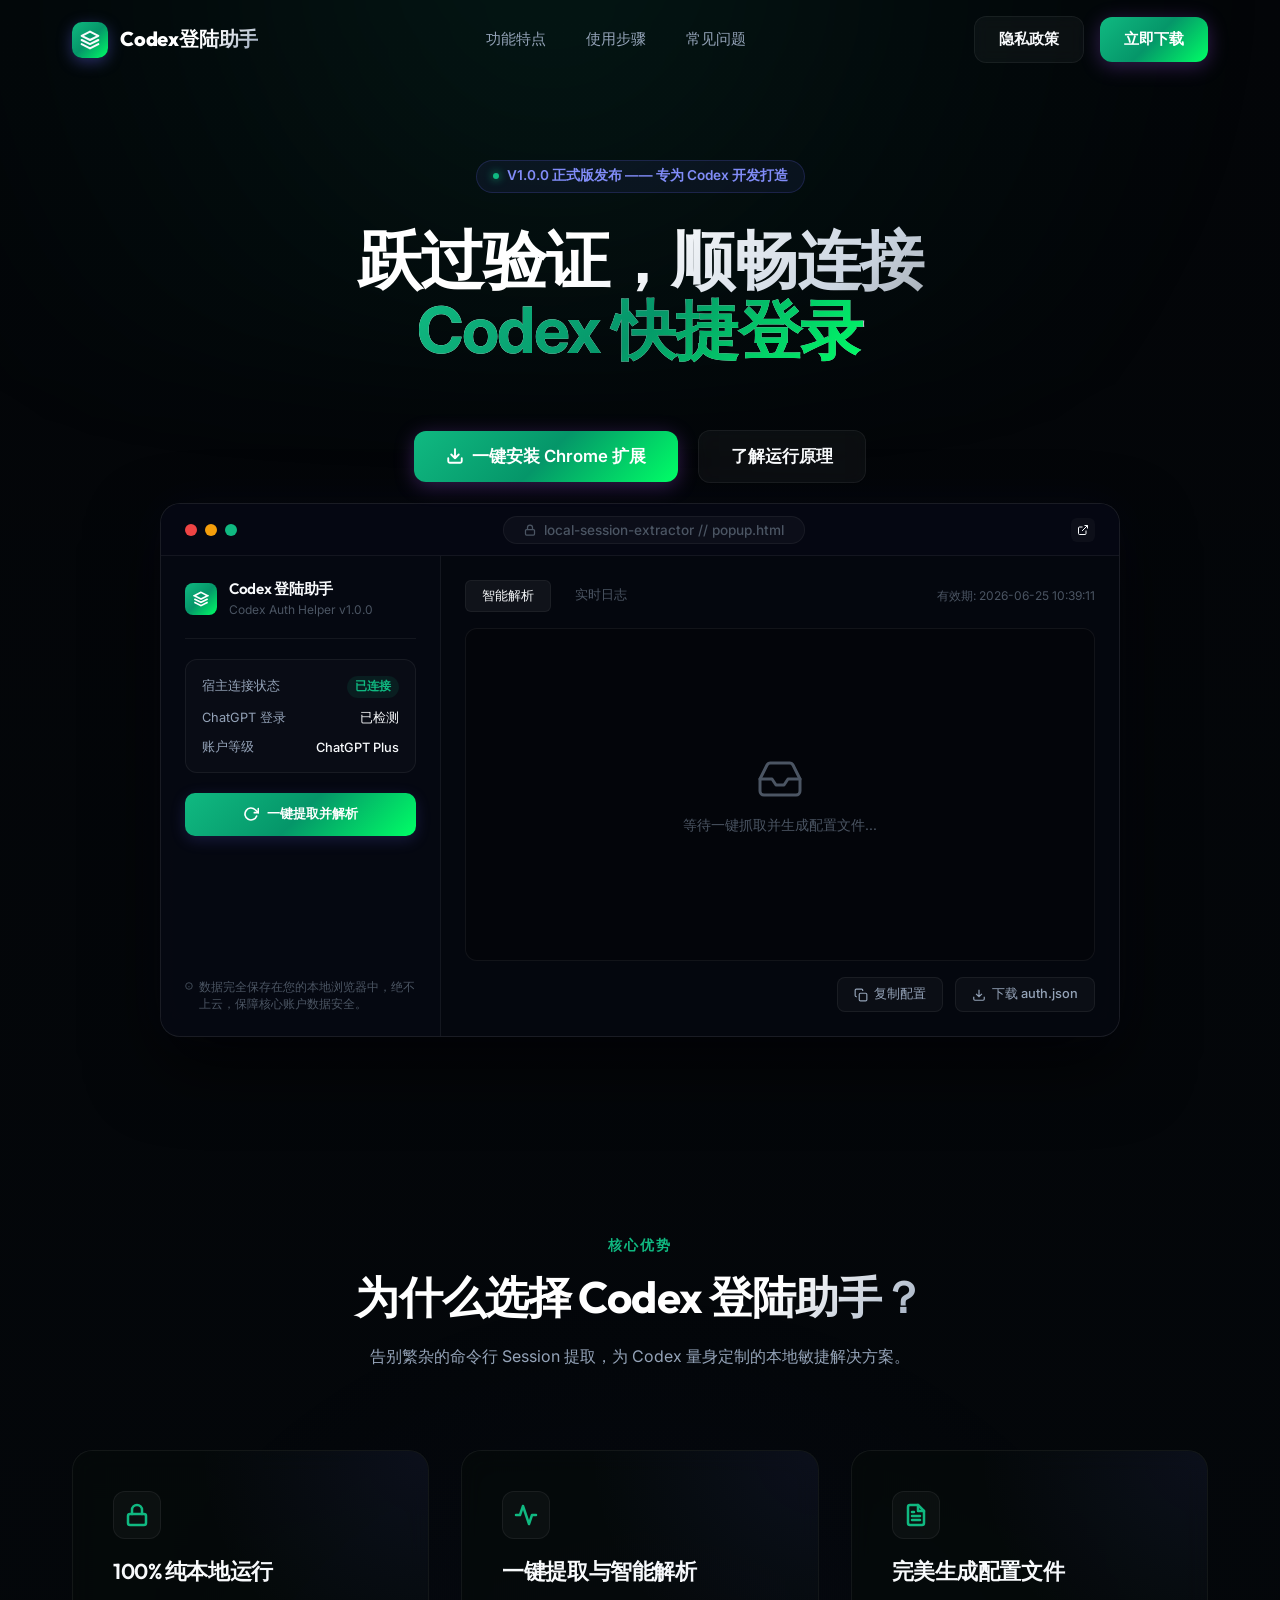
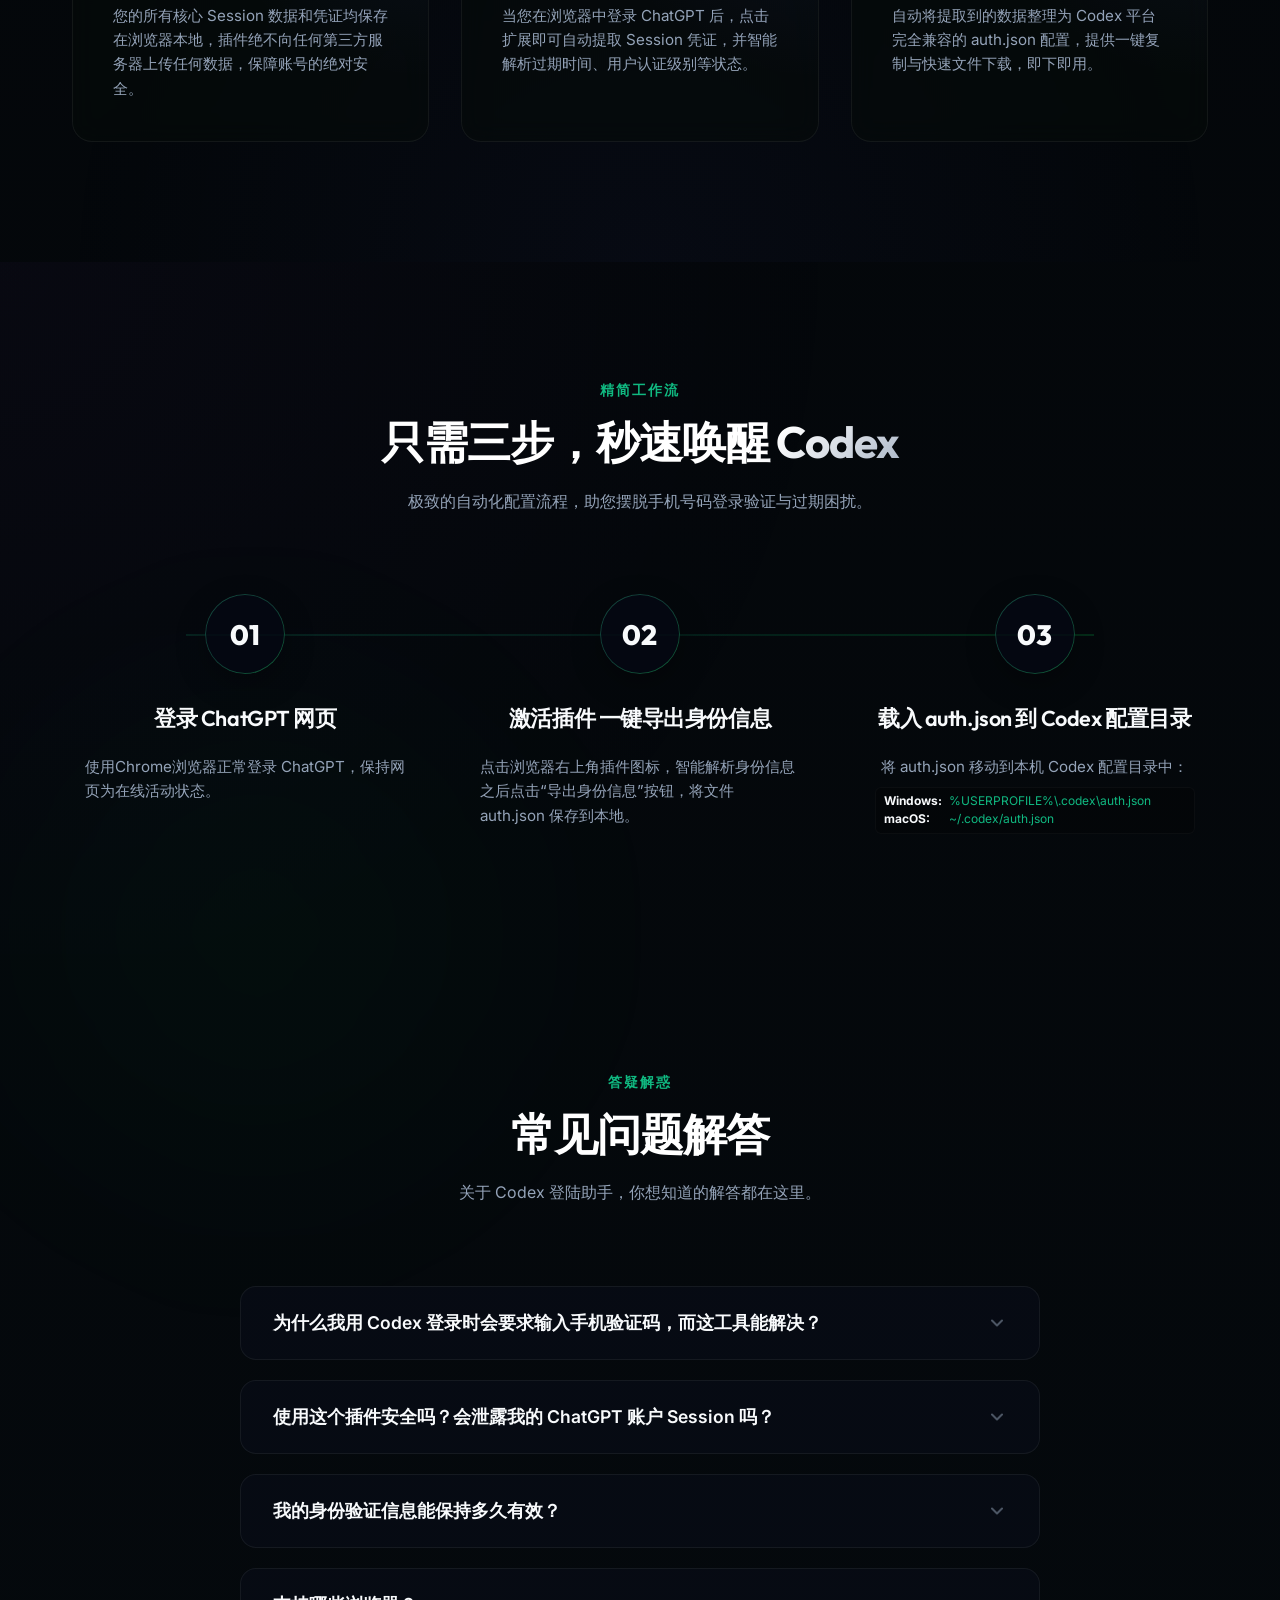
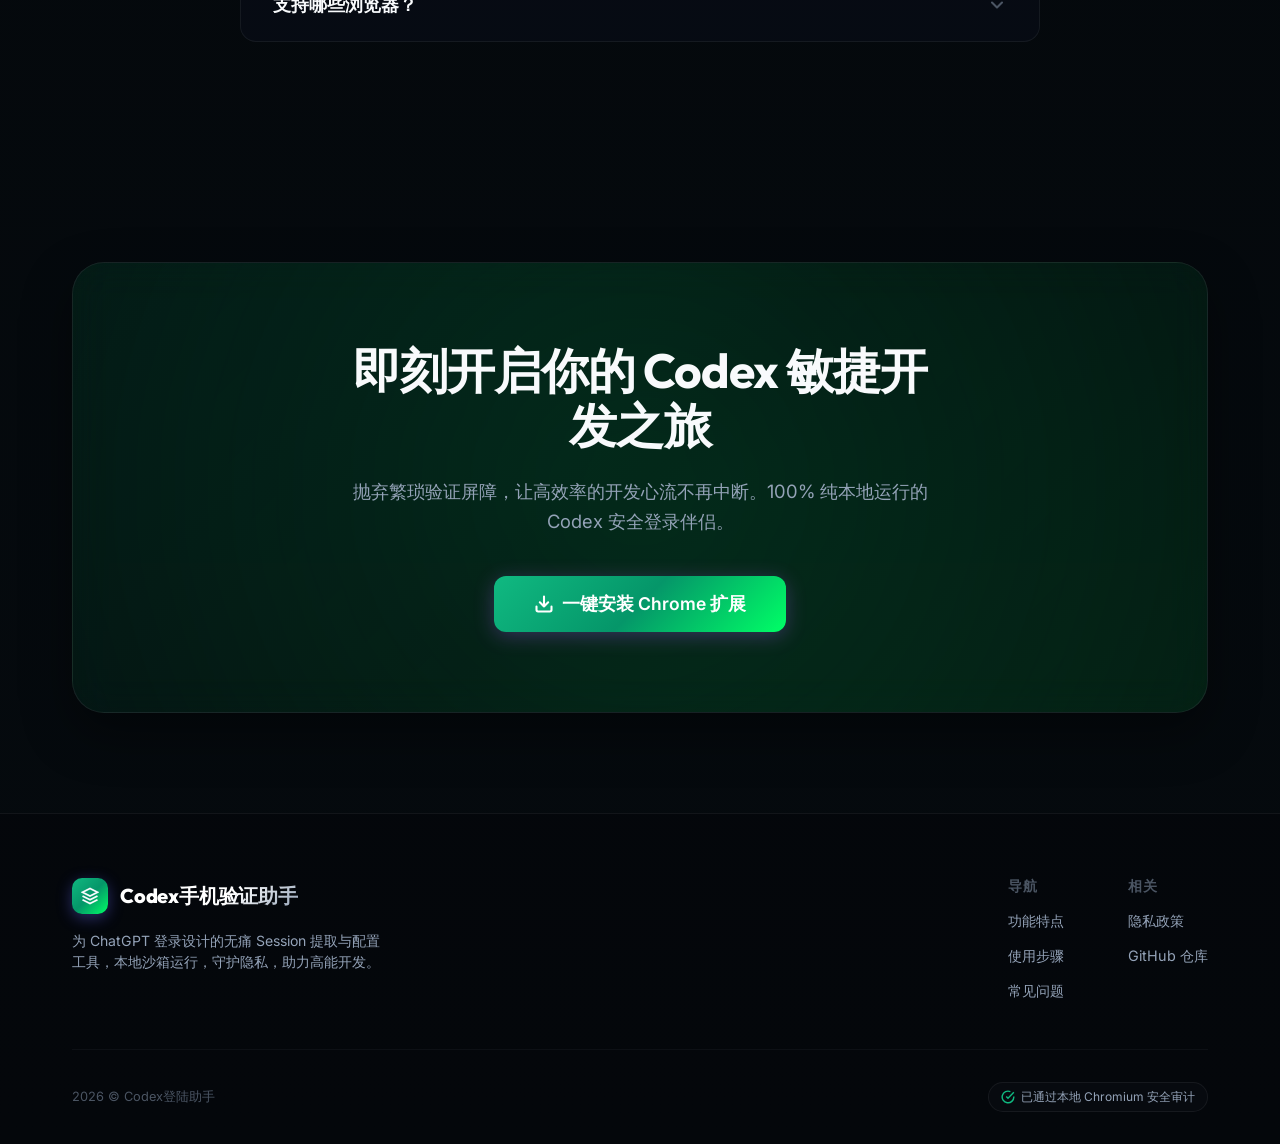
==== landing-page/index.html @ f1618306 "feat: 首次提交，项目初版完成" ====
<!DOCTYPE html>
<html lang="zh-CN">

<head>
  <meta charset="UTF-8">
  <meta name="viewport" content="width=device-width, initial-scale=1.0">
  <title>Codex 登陆助手 (Codex Auth Helper) - 一键越过 ChatGPT 登录手机号验证</title>
  <meta name="description"
    content="专为 Codex 免重复登录设计！安全地本地提取并解析 ChatGPT 会话 Session，一键生成 auth.json 配置文件。100% 纯本地运行，数据不上云。">
  <meta name="keywords" content="Codex, ChatGPT, auth.json, Chrome 插件, 手机号验证绕过, Session 提取">
  <!-- 引入全新物理文件名样式表（强力击穿一切浏览器顽固磁盘缓存） -->
  <link rel="stylesheet" href="style-green.css">
</head>

<body>

  <!-- 1. 极致毛玻璃导航栏 -->
  <header class="header" id="main-header">
    <div class="container">
      <div class="logo-wrapper">
        <div class="logo-icon">
          <svg width="20" height="20" viewBox="0 0 24 24" fill="none" stroke="currentColor" stroke-width="2.5"
            stroke-linecap="round" stroke-linejoin="round">
            <path d="M12 2L2 7l10 5 10-5-10-5zM2 17l10 5 10-5M2 12l10 5 10-5" />
          </svg>
        </div>
        <span class="logo-text">Codex登陆助手</span>
      </div>

      <nav class="nav-menu">
        <a href="#features" class="nav-link">功能特点</a>
        <a href="#workflow" class="nav-link">使用步骤</a>
        <a href="#faq" class="nav-link">常见问题</a>
      </nav>

      <div class="nav-cta">
        <a href="privacy.html" class="btn btn-secondary" id="nav-btn-sec">隐私政策</a>
        <a href="#cta" class="btn btn-primary" id="nav-btn-pri"><span>立即下载</span></a>
      </div>
    </div>
  </header>

  <!-- 2. Hero Section 区域 -->
  <section class="hero">
    <div class="container">
      <div class="hero-content">
        <div class="hero-tag">
          <span class="hero-tag-dot"></span>
          <span>V1.0.0 正式版发布 —— 专为 Codex 开发打造</span>
        </div>
        <h1>
          跃过验证，顺畅连接<br>
          <span class="hero-highlight">Codex 快捷登录</span>
        </h1>

      </div>
      <!-- <p>
        针对 Codex 登录频繁失效、要求手机号码验证痛点设计的 Chrome 插件。本地极速提取并自动解析 ChatGPT 登录信息，秒速转换为 Codex 身份配置文件，100% 本地安全处理。
      </p> -->
      <div class="hero-actions">
        <a href="#cta" class="btn btn-primary" id="hero-btn-download">
          <svg width="18" height="18" viewBox="0 0 24 24" fill="none" stroke="currentColor" stroke-width="2.5"
            stroke-linecap="round" stroke-linejoin="round">
            <path d="M21 15v4a2 2 0 0 1-2 2H5a2 2 0 0 1-2-2v-4M7 10l5 5 5-5M12 15V3" />
          </svg>
          <span>一键安装 Chrome 扩展</span>
        </a>
        <a href="#workflow" class="btn btn-secondary" id="hero-btn-learn">
          <span>了解运行原理</span>
        </a>
      </div>
    </div>
    <br />

    <!-- 模拟插件高保真交互控制面板 -->
    <div class="hero-mockup-wrapper">
      <div class="mockup-container" id="mockup-panel">
        <div class="mockup-header">
          <div class="mockup-controls">
            <span class="mockup-dot red"></span>
            <span class="mockup-dot yellow"></span>
            <span class="mockup-dot green"></span>
          </div>
          <div class="mockup-title">
            <svg width="12" height="12" viewBox="0 0 24 24" fill="none" stroke="currentColor" stroke-width="2.5">
              <rect x="3" y="11" width="18" height="11" rx="2" ry="2" />
              <path d="M7 11V7a5 5 0 0 1 10 0v4" />
            </svg>
            <span>local-session-extractor // popup.html</span>
          </div>
          <div class="mockup-actions">
            <span class="mockup-action-btn">
              <svg width="12" height="12" viewBox="0 0 24 24" fill="none" stroke="currentColor" stroke-width="2">
                <path d="M18 13v6a2 2 0 0 1-2 2H5a2 2 0 0 1-2-2V8a2 2 0 0 1 2-2h6M15 3h6v6M10 14L21 3" />
              </svg>
            </span>
          </div>
        </div>
        <div class="mockup-body">
          <!-- 模拟控制台左侧 -->
          <div class="mockup-sidebar">
            <div class="mockup-sidebar-top">
              <div class="plugin-brand">
                <div class="plugin-icon">
                  <svg width="16" height="16" viewBox="0 0 24 24" fill="none" stroke="white" stroke-width="2.5">
                    <path d="M12 2L2 7l10 5 10-5-10-5zM2 17l10 5 10-5M2 12l10 5 10-5" />
                  </svg>
                </div>
                <div class="plugin-info">
                  <h4>Codex 登陆助手</h4>
                  <span>Codex Auth Helper v1.0.0</span>
                </div>
              </div>

              <div class="plugin-status-card">
                <div class="status-row">
                  <span class="status-label">宿主连接状态</span>
                  <span class="status-value" id="host-status">
                    <span class="status-badge" id="host-badge">已连接</span>
                  </span>
                </div>
                <div class="status-row">
                  <span class="status-label">ChatGPT 登录</span>
                  <span class="status-value" id="login-status">已检测</span>
                </div>
                <div class="status-row">
                  <span class="status-label">账户等级</span>
                  <span class="status-value" id="user-tier">ChatGPT Plus</span>
                </div>
              </div>

              <button class="btn-trigger" id="btn-mock-extract">
                <svg width="16" height="16" viewBox="0 0 24 24" fill="none" stroke="currentColor" stroke-width="2.5"
                  stroke-linecap="round" stroke-linejoin="round">
                  <polyline points="23 4 23 10 17 10" />
                  <path d="M20.49 15a9 9 0 1 1-2.12-9.36L23 10" />
                </svg>
                <span id="btn-extract-text">一键提取并解析</span>
              </button>
            </div>

            <div class="sidebar-note">
              <svg width="14" height="14" viewBox="0 0 24 24" fill="none" stroke="currentColor" stroke-width="2.5">
                <circle cx="12" cy="12" r="10" />
                <line x1="12" y1="16" x2="12" y2="12" />
                <line x1="12" y1="8" x2="12.01" y2="8" />
              </svg>
              <span>数据完全保存在您的本地浏览器中，绝不上云，保障核心账户数据安全。</span>
            </div>
          </div>

          <!-- 模拟控制台右侧 -->
          <div class="mockup-main">
            <div class="main-tab-bar">
              <div class="tabs">
                <span class="tab active" id="tab-json">智能解析</span>
                <span class="tab" id="tab-log">实时日志</span>
              </div>
              <div style="font-size:0.75rem; color:var(--text-muted);" id="mockup-time">
                有效期: 2026-06-25 10:39:11
              </div>
            </div>

            <div class="code-wrapper" id="console-display">
              <div class="code-empty" id="console-empty-state">
                <svg width="48" height="48" viewBox="0 0 24 24" fill="none" stroke="currentColor" stroke-width="1.5"
                  stroke-linecap="round" stroke-linejoin="round">
                  <polyline points="22 12 16 12 14 15 10 15 8 12 2 12" />
                  <path
                    d="M5.45 5.11L2 12v6a2 2 0 0 0 2 2h16a2 2 0 0 0 2-2v-6l-3.45-6.89A2 2 0 0 0 16.76 4H7.24a2 2 0 0 0-1.79 1.11z" />
                </svg>
                <span>等待一键抓取并生成配置文件...</span>
              </div>
              <div class="code-container" id="console-code-state" style="display: none;"></div>
            </div>

            <div class="code-action-bar">
              <button class="code-btn" id="btn-mock-copy" disabled>
                <svg width="14" height="14" viewBox="0 0 24 24" fill="none" stroke="currentColor" stroke-width="2">
                  <rect x="9" y="9" width="13" height="13" rx="2" ry="2" />
                  <path d="M5 15H4a2 2 0 0 1-2-2V4a2 2 0 0 1 2-2h9a2 2 0 0 1 2 2v1" />
                </svg>
                <span id="btn-copy-text">复制配置</span>
              </button>
              <button class="code-btn" id="btn-mock-download" disabled>
                <svg width="14" height="14" viewBox="0 0 24 24" fill="none" stroke="currentColor" stroke-width="2">
                  <path d="M21 15v4a2 2 0 0 1-2 2H5a2 2 0 0 1-2-2v-4M7 10l5 5 5-5M12 15V3" />
                </svg>
                <span>下载 auth.json</span>
              </button>
            </div>
          </div>
        </div>
      </div>
    </div>
    </div>
  </section>

  <!-- 3. 特性卡片区域 (Features) -->
  <section class="features" id="features">
    <div class="container">
      <div class="section-header reveal">
        <span class="section-tag">核心优势</span>
        <h2>为什么选择 Codex 登陆助手？</h2>
        <p>告别繁杂的命令行 Session 提取，为 Codex 量身定制的本地敏捷解决方案。</p>
      </div>

      <div class="features-grid">
        <!-- 卡片 1 -->
        <div class="feat-card reveal">
          <div class="feat-icon-box">
            <svg width="24" height="24" viewBox="0 0 24 24" fill="none" stroke="currentColor" stroke-width="2.5"
              stroke-linecap="round" stroke-linejoin="round">
              <rect x="3" y="11" width="18" height="11" rx="2" ry="2" />
              <path d="M7 11V7a5 5 0 0 1 10 0v4" />
            </svg>
          </div>
          <h3>100% 纯本地运行</h3>
          <p>您的所有核心 Session 数据和凭证均保存在浏览器本地，插件绝不向任何第三方服务器上传任何数据，保障账号的绝对安全。</p>
        </div>

        <!-- 卡片 2 -->
        <div class="feat-card reveal">
          <div class="feat-icon-box">
            <svg width="24" height="24" viewBox="0 0 24 24" fill="none" stroke="currentColor" stroke-width="2.5"
              stroke-linecap="round" stroke-linejoin="round">
              <polyline points="22 12 18 12 15 21 9 3 6 12 2 12" />
            </svg>
          </div>
          <h3>一键提取与智能解析</h3>
          <p>当您在浏览器中登录 ChatGPT 后，点击扩展即可自动提取 Session 凭证，并智能解析过期时间、用户认证级别等状态。</p>
        </div>

        <!-- 卡片 3 -->
        <div class="feat-card reveal">
          <div class="feat-icon-box">
            <svg width="24" height="24" viewBox="0 0 24 24" fill="none" stroke="currentColor" stroke-width="2.5"
              stroke-linecap="round" stroke-linejoin="round">
              <path d="M14 2H6a2 2 0 0 0-2 2v16a2 2 0 0 0 2 2h12a2 2 0 0 0 2-2V8z" />
              <polyline points="14 2 14 8 20 8" />
              <line x1="16" y1="13" x2="8" y2="13" />
              <line x1="16" y1="17" x2="8" y2="17" />
              <polyline points="10 9 9 9 8 9" />
            </svg>
          </div>
          <h3>完美生成配置文件</h3>
          <p>自动将提取到的数据整理为 Codex 平台完全兼容的 <code>auth.json</code> 配置，提供一键复制与快速文件下载，即下即用。</p>
        </div>
      </div>
    </div>
  </section>

  <!-- 4. 工作流程区域 (How It Works) -->
  <section class="workflow" id="workflow">
    <div class="container">
      <div class="section-header reveal">
        <span class="section-tag">精简工作流</span>
        <h2>只需三步，秒速唤醒 Codex</h2>
        <p>极致的自动化配置流程，助您摆脱手机号码登录验证与过期困扰。</p>
      </div>

      <div class="workflow-steps">
        <!-- 步骤 1 -->
        <div class="step-card reveal">
          <div class="step-number">01</div>
          <h3>登录 ChatGPT 网页</h3>
          <p>使用Chrome浏览器正常登录 ChatGPT，保持网页为在线活动状态。</p>
        </div>

        <!-- 步骤 2 -->
        <div class="step-card reveal">
          <div class="step-number">02</div>
          <h3>激活插件 一键导出身份信息</h3>
          <p>点击浏览器右上角插件图标，智能解析身份信息之后点击“导出身份信息”按钮，将文件 auth.json 保存到本地。</p>
        </div>

        <!-- 步骤 3 -->
        <div class="step-card reveal">
          <div class="step-number">03</div>
          <h3>载入 auth.json 到 Codex 配置目录</h3>
          <p>将 auth.json 移动到本机 Codex 配置目录中：</p>
          <div class="path-details">
            <p><strong>Windows:</strong> <code>%USERPROFILE%\.codex\auth.json</code></p>
            <p><strong>macOS:</strong> <code>~/.codex/auth.json</code></p>
          </div>
        </div>
      </div>
    </div>
  </section>

  <!-- 5. 常见问题 (FAQ) -->
  <section class="faq" id="faq">
    <div class="container">
      <div class="section-header reveal">
        <span class="section-tag">答疑解惑</span>
        <h2>常见问题解答</h2>
        <p>关于 Codex 登陆助手，你想知道的解答都在这里。</p>
      </div>

      <div class="faq-list">
        <!-- 问题 1 -->
        <details class="faq-item reveal">
          <summary>
            <span>为什么我用 Codex 登录时会要求输入手机验证码，而这工具能解决？</span>
            <svg class="faq-icon" width="20" height="20" viewBox="0 0 24 24" fill="none" stroke="currentColor"
              stroke-width="2.5" stroke-linecap="round" stroke-linejoin="round">
              <polyline points="6 9 12 15 18 9" />
            </svg>
          </summary>
          <div class="faq-content">
            Codex 经常因为安全校验而触发手机验证机制。使用本插件可以先在 ChatGPT 官网完成常规登录，然后将其 Session 凭证提取为 auth.json。通过直接导入凭证，Codex
            就能够跳过手机短信校验和各种盾，安全畅快地完成对接。
          </div>
        </details>

        <!-- 问题 2 -->

        <details class="faq-item reveal">
          <summary>
            <span>使用这个插件安全吗？会泄露我的 ChatGPT 账户 Session 吗？</span>
            <svg class="faq-icon" width="20" height="20" viewBox="0 0 24 24" fill="none" stroke="currentColor"
              stroke-width="2.5" stroke-linecap="round" stroke-linejoin="round">
              <polyline points="6 9 12 15 18 9" />
            </svg>
          </summary>
          <div class="faq-content">
            极度安全。插件代码完全在本地浏览器沙箱中运行，无任何外部服务器同步接口，我们 100% 承诺数据不上云。本插件在 Github 上开发所有源代码，你可以随时查看并核对插件的打包源代码，绝对不收集任何敏感隐私。
          </div>
        </details>

        <!-- 问题 3 -->
        <details class="faq-item reveal">
          <summary>
            <span>我的身份验证信息能保持多久有效？</span>
            <svg class="faq-icon" width="20" height="20" viewBox="0 0 24 24" fill="none" stroke="currentColor"
              stroke-width="2.5" stroke-linecap="round" stroke-linejoin="round">
              <polyline points="6 9 12 15 18 9" />
            </svg>
          </summary>
          <div class="faq-content">
            有效时间完全取决于 OpenAI ChatGPT 官方 Session 自身的生存时间。通常 Session 的有效期会长达两周至一个月。插件会在提取时对凭证中的 <code>expires</code>
            字段自动进行毫秒级解析，并在模拟面板中提醒您具体还有多久失效。过期后您仅需再次轻轻一点击，重新覆盖即可。
          </div>
        </details>

        <!-- 问题 4 -->
        <details class="faq-item reveal">
          <summary>
            <span>支持哪些浏览器？</span>
            <svg class="faq-icon" width="20" height="20" viewBox="0 0 24 24" fill="none" stroke="currentColor"
              stroke-width="2.5" stroke-linecap="round" stroke-linejoin="round">
              <polyline points="6 9 12 15 18 9" />
            </svg>
          </summary>
          <div class="faq-content">
            支持所有基于 Chromium 内核的浏览器，例如 Google Chrome, Microsoft Edge, Arc, Brave, Opera
            等。用户只需开启浏览器的“开发者模式”，选择“加载已解压的扩展程序”并将包含 manifest.json 的根文件夹导入即可。
          </div>
        </details>
      </div>
    </div>
  </section>

  <!-- 6. CTA Section -->
  <section class="cta-banner" id="cta">
    <div class="container">
      <div class="cta-box reveal">
        <div class="cta-box-content">
          <h2>即刻开启你的 Codex 敏捷开发之旅</h2>
          <p>抛弃繁琐验证屏障，让高效率的开发心流不再中断。100% 纯本地运行的 Codex 安全登录伴侣。</p>
          <a href="#" class="btn btn-primary" id="footer-btn-download">
            <svg width="20" height="20" viewBox="0 0 24 24" fill="none" stroke="currentColor" stroke-width="2.5"
              stroke-linecap="round" stroke-linejoin="round">
              <path d="M21 15v4a2 2 0 0 1-2 2H5a2 2 0 0 1-2-2v-4M7 10l5 5 5-5M12 15V3" />
            </svg>
            <span>一键安装 Chrome 扩展</span>
          </a>
        </div>
      </div>
    </div>
  </section>

  <!-- 7. Footer -->
  <footer class="footer">
    <div class="container">
      <div class="footer-top">
        <div class="footer-brand">
          <div class="logo-wrapper">
            <div class="logo-icon">
              <svg width="18" height="18" viewBox="0 0 24 24" fill="none" stroke="currentColor" stroke-width="2.5">
                <path d="M12 2L2 7l10 5 10-5-10-5zM2 17l10 5 10-5M2 12l10 5 10-5" />
              </svg>
            </div>
            <span class="logo-text">Codex手机验证助手</span>
          </div>
          <p>
            为 ChatGPT 登录设计的无痛 Session 提取与配置工具，本地沙箱运行，守护隐私，助力高能开发。
          </p>
        </div>
        <div class="footer-links">
          <div class="link-group">
            <h5>导航</h5>
            <a href="#features">功能特点</a>
            <a href="#workflow">使用步骤</a>
            <a href="#faq">常见问题</a>
          </div>
          <div class="link-group">
            <h5>相关</h5>
            <a href="privacy.html">隐私政策</a>
            <a href="https://github.com" target="_blank" rel="noopener">GitHub 仓库</a>
          </div>
        </div>
      </div>

      <div class="footer-bottom">
        <p>2026 &copy; Codex登陆助手</p>
        <div class="footer-badge">
          <svg width="14" height="14" viewBox="0 0 24 24" fill="none" stroke="currentColor" stroke-width="2.5">
            <path d="M22 11.08V12a10 10 0 1 1-5.93-9.14" />
            <polyline points="22 4 12 14.01 9 11.01" />
          </svg>
          <span>已通过本地 Chromium 安全审计</span>
        </div>
      </div>
    </div>
  </footer>

  <!-- 引入 JavaScript -->
  <script src="script.js"></script>
</body>

</html>
---- landing-page/style-green.css ----
@import url('https://fonts.googleapis.com/css2?family=Inter:wght@300;400;500;600;700&family=Outfit:wght@400;500;600;700;800&family=Fira+Code:wght@400;500&display=swap');

:root {
  /* 调色板 - 经典黑绿极客风格 */
  --bg-dark: #030508;
  --bg-card: rgba(6, 12, 10, 0.55);
  --border-color: rgba(255, 255, 255, 0.06);
  --border-focus: rgba(16, 185, 129, 0.4);

  --text-primary: #f8fafc;
  --text-secondary: #94a3b8;
  --text-muted: #4b5563;

  /* 经典极客绿霓虹色 */
  --color-primary: #10b981;
  /* 极客绿 */
  --color-secondary: #059669;
  /* 翡翠绿 */
  --color-accent: #00ff66;
  /* 荧光绿 */
  --color-success: #10b981;
  --color-warning: #f59e0b;

  /* 渐变 */
  --grad-aurora: linear-gradient(135deg, var(--color-primary) 0%, var(--color-secondary) 50%, var(--color-accent) 100%);
  --grad-dark: linear-gradient(180deg, #030508 0%, #050a0e 100%);
  --grad-button-hover: linear-gradient(135deg, #059669 0%, #047857 50%, #10b981 100%);

  /* 字体系统 */
  --font-title: 'Outfit', -apple-system, BlinkMacSystemFont, "Segoe UI", Roboto, sans-serif;
  --font-body: 'Inter', -apple-system, BlinkMacSystemFont, "Segoe UI", Roboto, sans-serif;
  --font-mono: 'Fira Code', monospace;

  /* 其他变量 */
  --transition-fast: 0.2s cubic-bezier(0.4, 0, 0.2, 1);
  --transition-normal: 0.4s cubic-bezier(0.25, 0.8, 0.25, 1);
  --transition-slow: 0.8s cubic-bezier(0.16, 1, 0.3, 1);
}

/* 全局重置与基础样式 */
* {
  box-sizing: border-box;
  margin: 0;
  padding: 0;
  font-family: var(--font-body);
  -webkit-font-smoothing: antialiased;
  -moz-osx-font-smoothing: grayscale;
}

html {
  scroll-behavior: smooth;
  background-color: var(--bg-dark);
  color: var(--text-primary);
  overflow-x: hidden;
}

body {
  min-height: 100vh;
  background-color: #060813;
  background-image: var(--grad-dark);
  background-attachment: scroll;
  position: relative;
  overflow-x: hidden;
}

/* 宇宙背景粒子发光效果 */
body::before {
  content: '';
  position: absolute;
  top: -10%;
  left: 50%;
  transform: translateX(-55%);
  width: 140vw;
  height: 90vh;
  background: radial-gradient(circle, rgba(16, 185, 129, 0.1) 0%, rgba(5, 150, 105, 0.04) 40%, transparent 70%);
  z-index: 0;
  pointer-events: none;
  filter: blur(60px);
}

body::after {
  content: '';
  position: absolute;
  top: 50%;
  left: -20%;
  width: 80vw;
  height: 80vh;
  background: radial-gradient(circle, rgba(0, 255, 102, 0.03) 0%, transparent 60%);
  z-index: 0;
  pointer-events: none;
  filter: blur(80px);
}

/* 页面排版 */
h1,
h2,
h3,
h4 {
  font-family: var(--font-title);
  font-weight: 700;
  letter-spacing: -0.02em;
  line-height: 1.15;
}

p {
  color: var(--text-secondary);
  line-height: 1.6;
  font-size: 1rem;
}

a {
  text-decoration: none;
  color: inherit;
  transition: var(--transition-fast);
}

/* 容器与布局 */
.container {
  max-width: 1200px;
  margin: 0 auto;
  padding: 0 2rem;
  position: relative;
  z-index: 1;
}

/* 1. 极致毛玻璃导航栏 */
.header {
  position: fixed;
  top: 0;
  left: 0;
  width: 100%;
  height: 80px;
  z-index: 100;
  transition: var(--transition-normal);
  border-bottom: 1px solid transparent;
}

.header.scrolled {
  height: 64px;
  background: rgba(6, 8, 19, 0.75);
  backdrop-filter: blur(16px);
  -webkit-backdrop-filter: blur(16px);
  border-bottom: 1px solid var(--border-color);
  box-shadow: 0 4px 30px rgba(0, 0, 0, 0.2);
}

.header .container {
  display: flex;
  align-items: center;
  justify-content: space-between;
  height: 100%;
}

.logo-wrapper {
  display: flex;
  align-items: center;
  gap: 0.75rem;
}

.logo-icon {
  width: 36px;
  height: 36px;
  background: var(--grad-aurora);
  border-radius: 10px;
  display: flex;
  align-items: center;
  justify-content: center;
  box-shadow: 0 4px 15px rgba(99, 102, 241, 0.4);
}

.logo-text {
  font-family: var(--font-title);
  font-size: 1.25rem;
  font-weight: 800;
  background: linear-gradient(135deg, #ffffff 60%, var(--text-secondary) 100%);
  -webkit-background-clip: text;
  -webkit-text-fill-color: transparent;
  letter-spacing: -0.01em;
}

.nav-menu {
  display: flex;
  align-items: center;
  gap: 2.5rem;
}

.nav-link {
  font-size: 0.95rem;
  font-weight: 500;
  color: var(--text-secondary);
}

.nav-link:hover {
  color: var(--text-primary);
  text-shadow: 0 0 10px rgba(255, 255, 255, 0.2);
}

.nav-cta {
  display: flex;
  align-items: center;
  gap: 1rem;
}

/* 按钮系列 */
.btn {
  display: inline-flex;
  align-items: center;
  justify-content: center;
  padding: 0.75rem 1.5rem;
  border-radius: 12px;
  font-size: 0.95rem;
  font-weight: 600;
  cursor: pointer;
  transition: var(--transition-normal);
  border: none;
  gap: 0.5rem;
}

.btn-primary {
  background: var(--grad-aurora);
  color: white;
  position: relative;
  overflow: hidden;
  box-shadow: 0 4px 20px rgba(168, 85, 247, 0.3);
}

.btn-primary::before {
  content: '';
  position: absolute;
  top: 0;
  left: 0;
  width: 100%;
  height: 100%;
  background: var(--grad-button-hover);
  opacity: 0;
  transition: var(--transition-normal);
  z-index: 1;
}

.btn-primary:hover::before {
  opacity: 1;
}

.btn-primary>* {
  position: relative;
  z-index: 2;
}

.btn-primary:hover {
  transform: translateY(-2px);
  box-shadow: 0 6px 25px rgba(168, 85, 247, 0.5);
}

.btn-secondary {
  background: rgba(255, 255, 255, 0.04);
  color: var(--text-primary);
  border: 1px solid var(--border-color);
  backdrop-filter: blur(8px);
  -webkit-backdrop-filter: blur(8px);
}

.btn-secondary:hover {
  background: rgba(255, 255, 255, 0.08);
  border-color: rgba(255, 255, 255, 0.2);
  transform: translateY(-2px);
}

/* 2. Hero Section 区域 */
.hero {
  padding-top: 160px;
  padding-bottom: 80px;
  position: relative;
}

.hero-content {
  text-align: center;
  max-width: 800px;
  margin: 0 auto 4rem auto;
}

.hero-tag {
  display: inline-flex;
  align-items: center;
  gap: 0.5rem;
  background: rgba(99, 102, 241, 0.08);
  border: 1px solid rgba(99, 102, 241, 0.2);
  padding: 0.4rem 1rem;
  border-radius: 50px;
  color: #818cf8;
  font-size: 0.85rem;
  font-weight: 600;
  margin-bottom: 2rem;
  animation: pulse-border 3s infinite ease-in-out;
}

.hero-tag-dot {
  width: 6px;
  height: 6px;
  background-color: var(--color-primary);
  border-radius: 50%;
  box-shadow: 0 0 8px var(--color-primary);
}

.hero h1 {
  font-size: 4rem;
  line-height: 1.1;
  margin-bottom: 1.5rem;
  background: linear-gradient(135deg, #ffffff 40%, #cbd5e1 70%, rgba(255, 255, 255, 0.4) 100%);
  -webkit-background-clip: text;
  -webkit-text-fill-color: transparent;
}

.hero-highlight {
  background: var(--grad-aurora);
  -webkit-background-clip: text;
  -webkit-text-fill-color: transparent;
}

.hero p {
  font-size: 1.25rem;
  color: var(--text-secondary);
  max-width: 650px;
  margin: 0 auto 2.5rem auto;
}

.hero-actions {
  display: flex;
  align-items: center;
  justify-content: center;
  gap: 1.25rem;
}

.hero-actions .btn {
  padding: 0.9rem 2rem;
  font-size: 1.05rem;
}

/* 插件运行高保真 Mock-up 控制面板 */
.hero-mockup-wrapper {
  perspective: 1000px;
  margin: 0 auto;
  max-width: 960px;
}

.mockup-container {
  width: 100%;
  background: rgba(10, 13, 26, 0.55);
  border: 1px solid rgba(255, 255, 255, 0.08);
  border-radius: 20px;
  box-shadow: 0 30px 70px rgba(0, 0, 0, 0.7),
    0 0 50px rgba(99, 102, 241, 0.05);
  backdrop-filter: blur(20px);
  -webkit-backdrop-filter: blur(20px);
  overflow: hidden;
  transition: var(--transition-slow);
  transform: translateY(20px) rotateX(2deg);
  opacity: 0;
}

.mockup-container.revealed {
  transform: translateY(0) rotateX(0deg);
  opacity: 1;
}

.mockup-header {
  height: 52px;
  background: rgba(6, 8, 19, 0.8);
  border-bottom: 1px solid var(--border-color);
  padding: 0 1.5rem;
  display: flex;
  align-items: center;
  justify-content: space-between;
}

.mockup-controls {
  display: flex;
  gap: 8px;
}

.mockup-dot {
  width: 12px;
  height: 12px;
  border-radius: 50%;
}

.mockup-dot.red {
  background-color: #ef4444;
}

.mockup-dot.yellow {
  background-color: #f59e0b;
}

.mockup-dot.green {
  background-color: #10b981;
}

.mockup-title {
  font-size: 0.85rem;
  font-weight: 500;
  color: var(--text-muted);
  display: flex;
  align-items: center;
  gap: 0.5rem;
  background: rgba(255, 255, 255, 0.03);
  padding: 0.3rem 1.25rem;
  border-radius: 30px;
  border: 1px solid rgba(255, 255, 255, 0.05);
  font-family: var(--font-mono);
}

.mockup-actions {
  display: flex;
  gap: 8px;
}

.mockup-action-btn {
  width: 24px;
  height: 24px;
  border-radius: 6px;
  background: rgba(255, 255, 255, 0.03);
  display: flex;
  align-items: center;
  justify-content: center;
}

.mockup-body {
  display: grid;
  grid-template-columns: 280px 1fr;
  height: 480px;
}

@media (max-width: 768px) {
  .mockup-body {
    grid-template-columns: 1fr;
    height: auto;
  }
}

/* 模拟插件左侧控制板 */
.mockup-sidebar {
  background: rgba(6, 8, 19, 0.4);
  border-right: 1px solid var(--border-color);
  padding: 1.5rem;
  display: flex;
  flex-direction: column;
  justify-content: space-between;
}

.mockup-sidebar-top {
  display: flex;
  flex-direction: column;
  gap: 1.25rem;
}

.plugin-brand {
  display: flex;
  align-items: center;
  gap: 0.75rem;
  padding-bottom: 1.25rem;
  border-bottom: 1px solid var(--border-color);
}

.plugin-icon {
  width: 32px;
  height: 32px;
  border-radius: 8px;
  background: var(--grad-aurora);
  display: flex;
  align-items: center;
  justify-content: center;
}

.plugin-info h4 {
  font-size: 0.95rem;
  font-weight: 600;
}

.plugin-info span {
  font-size: 0.75rem;
  color: var(--text-muted);
}

.plugin-status-card {
  background: rgba(255, 255, 255, 0.02);
  border: 1px solid var(--border-color);
  border-radius: 12px;
  padding: 1rem;
}

.status-row {
  display: flex;
  justify-content: space-between;
  align-items: center;
  font-size: 0.8rem;
  margin-bottom: 0.75rem;
}

.status-row:last-child {
  margin-bottom: 0;
}

.status-label {
  color: var(--text-secondary);
}

.status-value {
  font-weight: 500;
  display: flex;
  align-items: center;
  gap: 4px;
}

.status-badge {
  background: rgba(16, 185, 129, 0.1);
  color: var(--color-success);
  padding: 0.15rem 0.5rem;
  border-radius: 20px;
  font-size: 0.75rem;
  font-weight: 600;
}

.status-badge.inactive {
  background: rgba(239, 68, 68, 0.1);
  color: #ef4444;
}

.btn-trigger {
  width: 100%;
  padding: 0.8rem;
  background: var(--grad-aurora);
  border: none;
  border-radius: 10px;
  color: white;
  font-weight: 600;
  cursor: pointer;
  box-shadow: 0 4px 15px rgba(99, 102, 241, 0.2);
  transition: var(--transition-fast);
  display: flex;
  align-items: center;
  justify-content: center;
  gap: 0.5rem;
}

.btn-trigger:hover {
  transform: translateY(-1px);
  box-shadow: 0 6px 20px rgba(99, 102, 241, 0.4);
}

.btn-trigger:active {
  transform: translateY(1px);
}

.sidebar-note {
  font-size: 0.75rem;
  color: var(--text-muted);
  line-height: 1.4;
  display: flex;
  align-items: flex-start;
  gap: 6px;
}

/* 模拟插件右侧代码展示板 */
.mockup-main {
  padding: 1.5rem;
  background: rgba(4, 5, 10, 0.35);
  display: flex;
  flex-direction: column;
}

.main-tab-bar {
  display: flex;
  justify-content: space-between;
  align-items: center;
  margin-bottom: 1rem;
}

.tabs {
  display: flex;
  gap: 8px;
}

.tab {
  padding: 0.4rem 1rem;
  border-radius: 6px;
  font-size: 0.8rem;
  font-weight: 500;
  color: var(--text-muted);
  cursor: pointer;
  transition: var(--transition-fast);
}

.tab.active {
  background: rgba(255, 255, 255, 0.05);
  color: var(--text-primary);
  border: 1px solid rgba(255, 255, 255, 0.05);
}

.code-wrapper {
  flex-grow: 1;
  background: rgba(4, 5, 10, 0.8);
  border: 1px solid var(--border-color);
  border-radius: 12px;
  padding: 1.25rem;
  font-family: var(--font-mono);
  font-size: 0.85rem;
  line-height: 1.5;
  color: #a78bfa;
  overflow-y: auto;
  position: relative;
}

.code-container {
  white-space: pre-wrap;
  word-break: break-all;
}

.code-empty {
  height: 100%;
  display: flex;
  flex-direction: column;
  align-items: center;
  justify-content: center;
  color: var(--text-muted);
  gap: 0.75rem;
}

.code-empty svg {
  animation: float 3s infinite ease-in-out;
}

.code-action-bar {
  display: flex;
  justify-content: flex-end;
  gap: 12px;
  margin-top: 1rem;
}

.code-btn {
  background: rgba(255, 255, 255, 0.03);
  border: 1px solid var(--border-color);
  color: var(--text-secondary);
  padding: 0.5rem 1rem;
  border-radius: 8px;
  font-size: 0.8rem;
  font-weight: 500;
  cursor: pointer;
  display: flex;
  align-items: center;
  gap: 6px;
  transition: var(--transition-fast);
}

.code-btn:hover {
  background: rgba(255, 255, 255, 0.06);
  color: var(--text-primary);
  border-color: rgba(255, 255, 255, 0.15);
}

/* 3. 特性卡片区域 (Features) */
.features {
  padding: 120px 0;
  background: radial-gradient(circle at 50% 100%, rgba(99, 102, 241, 0.04) 0%, transparent 60%);
  position: relative;
}

.section-header {
  text-align: center;
  max-width: 600px;
  margin: 0 auto 5rem auto;
}

.section-tag {
  color: var(--color-primary);
  font-size: 0.85rem;
  font-weight: 700;
  text-transform: uppercase;
  letter-spacing: 0.15em;
  margin-bottom: 1rem;
  display: block;
}

.section-header h2 {
  font-size: 2.75rem;
  line-height: 1.2;
  margin-bottom: 1.25rem;
  background: linear-gradient(135deg, #ffffff 70%, var(--text-secondary) 100%);
  -webkit-background-clip: text;
  -webkit-text-fill-color: transparent;
}

.features-grid {
  display: grid;
  grid-template-columns: repeat(3, 1fr);
  gap: 2rem;
}

@media (max-width: 992px) {
  .features-grid {
    grid-template-columns: repeat(2, 1fr);
  }
}

@media (max-width: 640px) {
  .features-grid {
    grid-template-columns: 1fr;
  }
}

/* 磨砂玻璃流光卡片 */
.feat-card {
  background: var(--bg-card);
  border: 1px solid var(--border-color);
  border-radius: 20px;
  padding: 2.5rem;
  transition: var(--transition-normal);
  backdrop-filter: blur(12px);
  -webkit-backdrop-filter: blur(12px);
  position: relative;
  overflow: hidden;
  display: flex;
  flex-direction: column;
  gap: 1.25rem;
  opacity: 0;
  transform: translateY(30px);
}

.feat-card.revealed {
  opacity: 1;
  transform: translateY(0);
}

.feat-card:hover {
  transform: translateY(-5px);
  border-color: rgba(99, 102, 241, 0.3);
  box-shadow: 0 15px 40px rgba(0, 0, 0, 0.4),
    0 0 25px rgba(99, 102, 241, 0.05);
}

.feat-card::before {
  content: '';
  position: absolute;
  top: 0;
  left: 0;
  width: 100%;
  height: 100%;
  background: radial-gradient(circle at top right, rgba(99, 102, 241, 0.08) 0%, transparent 50%);
  pointer-events: none;
}

.feat-icon-box {
  width: 48px;
  height: 48px;
  background: rgba(255, 255, 255, 0.03);
  border: 1px solid var(--border-color);
  border-radius: 12px;
  display: flex;
  align-items: center;
  justify-content: center;
  color: var(--color-primary);
  transition: var(--transition-fast);
}

.feat-card:hover .feat-icon-box {
  background: var(--grad-aurora);
  color: white;
  border-color: transparent;
  box-shadow: 0 4px 15px rgba(99, 102, 241, 0.3);
}

.feat-card h3 {
  font-size: 1.35rem;
  font-weight: 600;
}

.feat-card p {
  font-size: 0.95rem;
  color: var(--text-secondary);
  line-height: 1.6;
}

/* 4. 工作流程区域 (How It Works) */
.workflow {
  padding: 120px 0;
  background: radial-gradient(circle at 0% 0%, rgba(168, 85, 247, 0.03) 0%, transparent 60%);
  position: relative;
}

.workflow-steps {
  display: grid;
  grid-template-columns: repeat(3, 1fr);
  gap: 3rem;
  margin-top: 2rem;
  position: relative;
}

@media (max-width: 768px) {
  .workflow-steps {
    grid-template-columns: 1fr;
    gap: 4rem;
  }

  .workflow-steps::before {
    display: none;
  }
}

/* 连线背景 */
.workflow-steps::before {
  content: '';
  position: absolute;
  top: 40px;
  left: 10%;
  width: 80%;
  height: 2px;
  background: linear-gradient(90deg, var(--color-primary), var(--color-secondary), var(--color-accent));
  opacity: 0.15;
  z-index: 0;
}

.step-card {
  position: relative;
  z-index: 1;
  text-align: center;
  display: flex;
  flex-direction: column;
  align-items: center;
  gap: 1.5rem;
  opacity: 0;
  transform: translateY(30px);
}

.step-card.revealed {
  opacity: 1;
  transform: translateY(0);
}

.step-number {
  width: 80px;
  height: 80px;
  border-radius: 50%;
  background: rgba(6, 8, 19, 0.8);
  border: 1px solid var(--border-color);
  font-family: var(--font-title);
  font-size: 1.75rem;
  font-weight: 800;
  color: var(--text-primary);
  display: flex;
  align-items: center;
  justify-content: center;
  position: relative;
  box-shadow: 0 10px 30px rgba(0, 0, 0, 0.3);
  transition: var(--transition-normal);
}

.step-card:hover .step-number {
  border-color: var(--color-primary);
  color: white;
  transform: scale(1.05);
  box-shadow: 0 10px 30px rgba(99, 102, 241, 0.25);
}

.step-number::before {
  content: '';
  position: absolute;
  inset: -1px;
  border-radius: 50%;
  padding: 1px;
  background: var(--grad-aurora);
  -webkit-mask: linear-gradient(#fff 0 0) content-box, linear-gradient(#fff 0 0);
  -webkit-mask-composite: xor;
  mask-composite: exclude;
  pointer-events: none;
  opacity: 0.3;
  transition: var(--transition-normal);
}

.step-card:hover .step-number::before {
  opacity: 1;
}

.step-card h3 {
  font-size: 1.35rem;
  font-weight: 600;
  margin-top: 0.5rem;
}

.step-card p {
  font-size: 0.95rem;
  max-width: 320px;
  text-align: left;
}

/* 步骤卡片中的路径展示高保真样式 */
.step-card .path-details {
  width: 100%;
  max-width: 320px;
  background: rgba(0, 0, 0, 0.2);
  padding: 6px 8px;
  border-radius: 6px;
  margin-top: -1rem;
  border: 1px solid rgba(255, 255, 255, 0.03);
  text-align: left;
  box-sizing: border-box;
}

.step-card .path-details p {
  font-size: 12px;
  font-family: var(--font-mono);
  margin-bottom: 3.5px;
  color: var(--text-secondary);
  line-height: 1.2;
  max-width: 100%;
  text-align: left;
}

.step-card .path-details p:last-child {
  margin-bottom: 0;
}

.step-card .path-details strong {
  color: var(--text-primary);
  display: inline-block;
  width: 58px;
}

.step-card .path-details code {
  color: #10b981;
  background: transparent;
  border: none;
  padding: 0;
}



/* 5. 常见问题 (FAQ) */
.faq {
  padding: 120px 0;
  position: relative;
}

.faq-list {
  max-width: 800px;
  margin: 0 auto;
  display: flex;
  flex-direction: column;
  gap: 1.25rem;
}

.faq-item {
  border-radius: 16px;
  border: 1px solid var(--border-color);
  background: rgba(10, 15, 30, 0.4);
  overflow: hidden;
  transition: var(--transition-normal);
  opacity: 0;
  transform: translateY(20px);
}

.faq-item.revealed {
  opacity: 1;
  transform: translateY(0);
}

.faq-item:hover {
  border-color: rgba(255, 255, 255, 0.15);
  background: rgba(10, 15, 30, 0.55);
}

details summary {
  padding: 1.5rem 2rem;
  font-size: 1.1rem;
  font-weight: 600;
  cursor: pointer;
  list-style: none;
  display: flex;
  justify-content: space-between;
  align-items: center;
  transition: var(--transition-fast);
}

details summary::-webkit-details-marker {
  display: none;
}

.faq-icon {
  transition: var(--transition-normal);
  color: var(--text-muted);
}

details[open] .faq-icon {
  transform: rotate(180deg);
  color: var(--color-primary);
}

.faq-content {
  padding: 0 2rem 1.5rem 2rem;
  color: var(--text-secondary);
  line-height: 1.6;
  font-size: 0.98rem;
  border-top: 1px solid transparent;
  transition: var(--transition-normal);
}

details[open] .faq-content {
  border-top-color: rgba(255, 255, 255, 0.04);
}

/* 6. CTA Section */
.cta-banner {
  padding: 100px 0;
  position: relative;
}

.cta-box {
  background: linear-gradient(135deg, rgba(16, 185, 129, 0.08) 0%, rgba(5, 150, 105, 0.04) 50%, rgba(0, 255, 102, 0.08) 100%);
  border: 1px solid rgba(255, 255, 255, 0.08);
  border-radius: 32px;
  padding: 5rem 2rem;
  text-align: center;
  position: relative;
  overflow: hidden;
  box-shadow: 0 20px 50px rgba(0, 0, 0, 0.4);
  backdrop-filter: blur(20px);
  -webkit-backdrop-filter: blur(20px);
  opacity: 0;
  transform: scale(0.95);
}

.cta-box.revealed {
  opacity: 1;
  transform: scale(1);
}

.cta-box::before {
  content: '';
  position: absolute;
  top: -50%;
  left: -50%;
  width: 200%;
  height: 200%;
  background: radial-gradient(circle, rgba(0, 255, 102, 0.12) 0%, transparent 60%);
  z-index: 0;
  pointer-events: none;
  filter: blur(50px);
}

.cta-box-content {
  position: relative;
  z-index: 1;
  max-width: 600px;
  margin: 0 auto;
  display: flex;
  flex-direction: column;
  align-items: center;
  gap: 1.5rem;
}

.cta-box-content h2 {
  font-size: 3rem;
  line-height: 1.15;
}

.cta-box-content p {
  font-size: 1.15rem;
  margin-bottom: 1rem;
}

.cta-box-content .btn {
  padding: 1rem 2.5rem;
  font-size: 1.1rem;
}

/* 7. Footer */
.footer {
  padding: 4rem 0 2rem 0;
  border-top: 1px solid var(--border-color);
  background: rgba(4, 5, 10, 0.6);
  position: relative;
  z-index: 1;
}

.footer-top {
  display: flex;
  justify-content: space-between;
  align-items: flex-start;
  margin-bottom: 3rem;
}

@media (max-width: 768px) {
  .footer-top {
    flex-direction: column;
    gap: 2rem;
  }
}

.footer-brand {
  max-width: 320px;
  display: flex;
  flex-direction: column;
  gap: 1rem;
}

.footer-brand p {
  font-size: 0.88rem;
  line-height: 1.5;
}

.footer-links {
  display: flex;
  gap: 4rem;
}

@media (max-width: 480px) {
  .footer-links {
    flex-direction: column;
    gap: 2rem;
  }
}

.link-group {
  display: flex;
  flex-direction: column;
  gap: 1rem;
}

.link-group h5 {
  font-size: 0.85rem;
  font-weight: 700;
  color: var(--text-muted);
  text-transform: uppercase;
  letter-spacing: 0.1em;
}

.link-group a {
  font-size: 0.9rem;
  color: var(--text-secondary);
}

.link-group a:hover {
  color: var(--text-primary);
}

.footer-bottom {
  border-top: 1px solid rgba(255, 255, 255, 0.04);
  padding-top: 2rem;
  display: flex;
  justify-content: space-between;
  align-items: center;
}

@media (max-width: 640px) {
  .footer-bottom {
    flex-direction: column;
    gap: 1rem;
    text-align: center;
  }
}

.footer-bottom p {
  font-size: 0.8rem;
  color: var(--text-muted);
}

.footer-badge {
  display: flex;
  align-items: center;
  gap: 6px;
  background: rgba(255, 255, 255, 0.02);
  border: 1px solid var(--border-color);
  padding: 0.35rem 0.75rem;
  border-radius: 30px;
  font-size: 0.75rem;
  color: var(--text-secondary);
}

.footer-badge svg {
  color: var(--color-success);
}

/* 动效系列定义 */
@keyframes pulse-border {

  0%,
  100% {
    border-color: rgba(99, 102, 241, 0.2);
    box-shadow: 0 0 10px rgba(99, 102, 241, 0.05);
  }

  50% {
    border-color: rgba(99, 102, 241, 0.5);
    box-shadow: 0 0 20px rgba(99, 102, 241, 0.15);
  }
}

@keyframes float {

  0%,
  100% {
    transform: translateY(0px);
  }

  50% {
    transform: translateY(-10px);
  }
}

/* 打字机光标闪烁 */
.cursor {
  display: inline-block;
  width: 8px;
  height: 15px;
  background-color: var(--color-primary);
  margin-left: 4px;
  animation: blink 0.8s infinite steps(2, start);
  vertical-align: middle;
}

@keyframes blink {

  0%,
  100% {
    opacity: 0;
  }

  50% {
    opacity: 1;
  }
}

/* 滚动动画类 (Reveal on Scroll) */
.reveal {
  opacity: 0;
  transform: translateY(30px);
  transition: transform var(--transition-slow), opacity var(--transition-slow);
}

.reveal.active {
  opacity: 1;
  transform: translateY(0);
}

/* 自动化快照环境的降级机制 */
.automated-snap .reveal,
.automated-snap .feat-card,
.automated-snap .step-card,
.automated-snap .faq-item,
.automated-snap .mockup-container,
.automated-snap .cta-box {
  opacity: 1 !important;
  transform: none !important;
  transition: none !important;
}
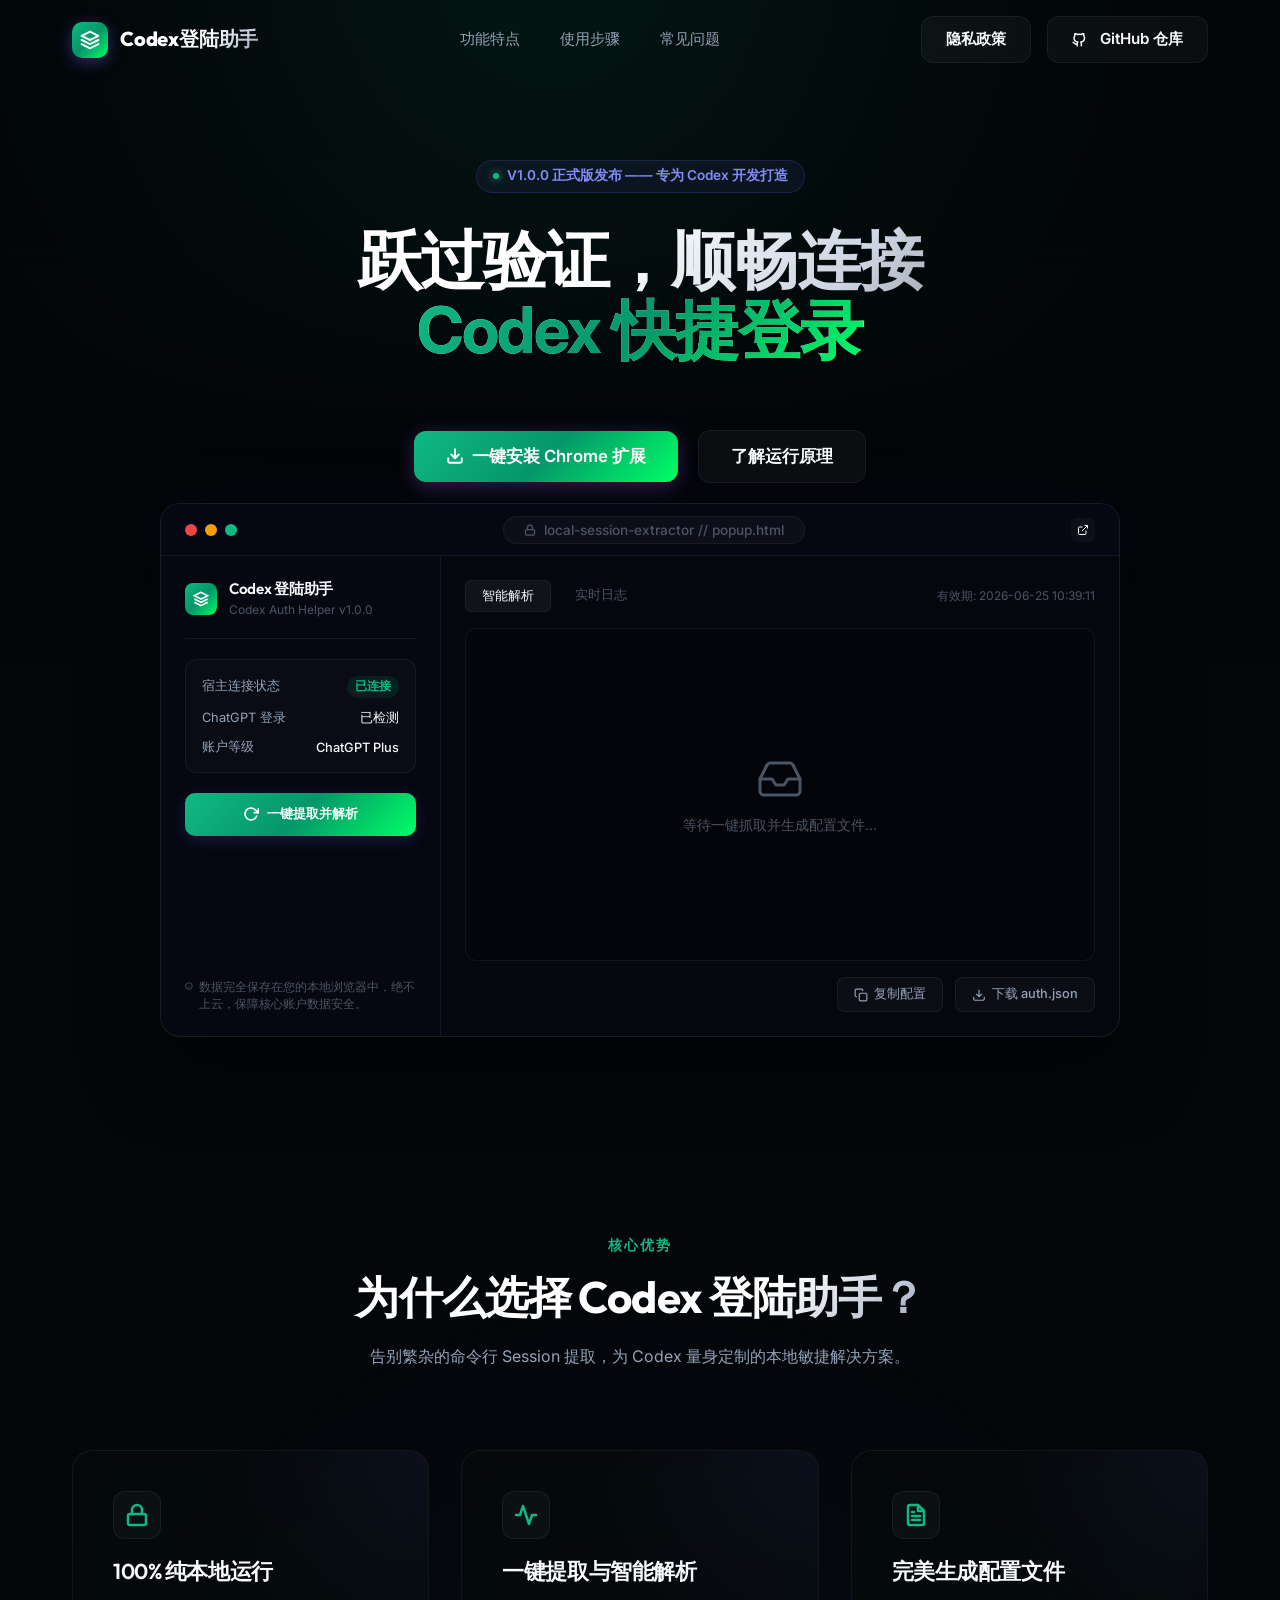
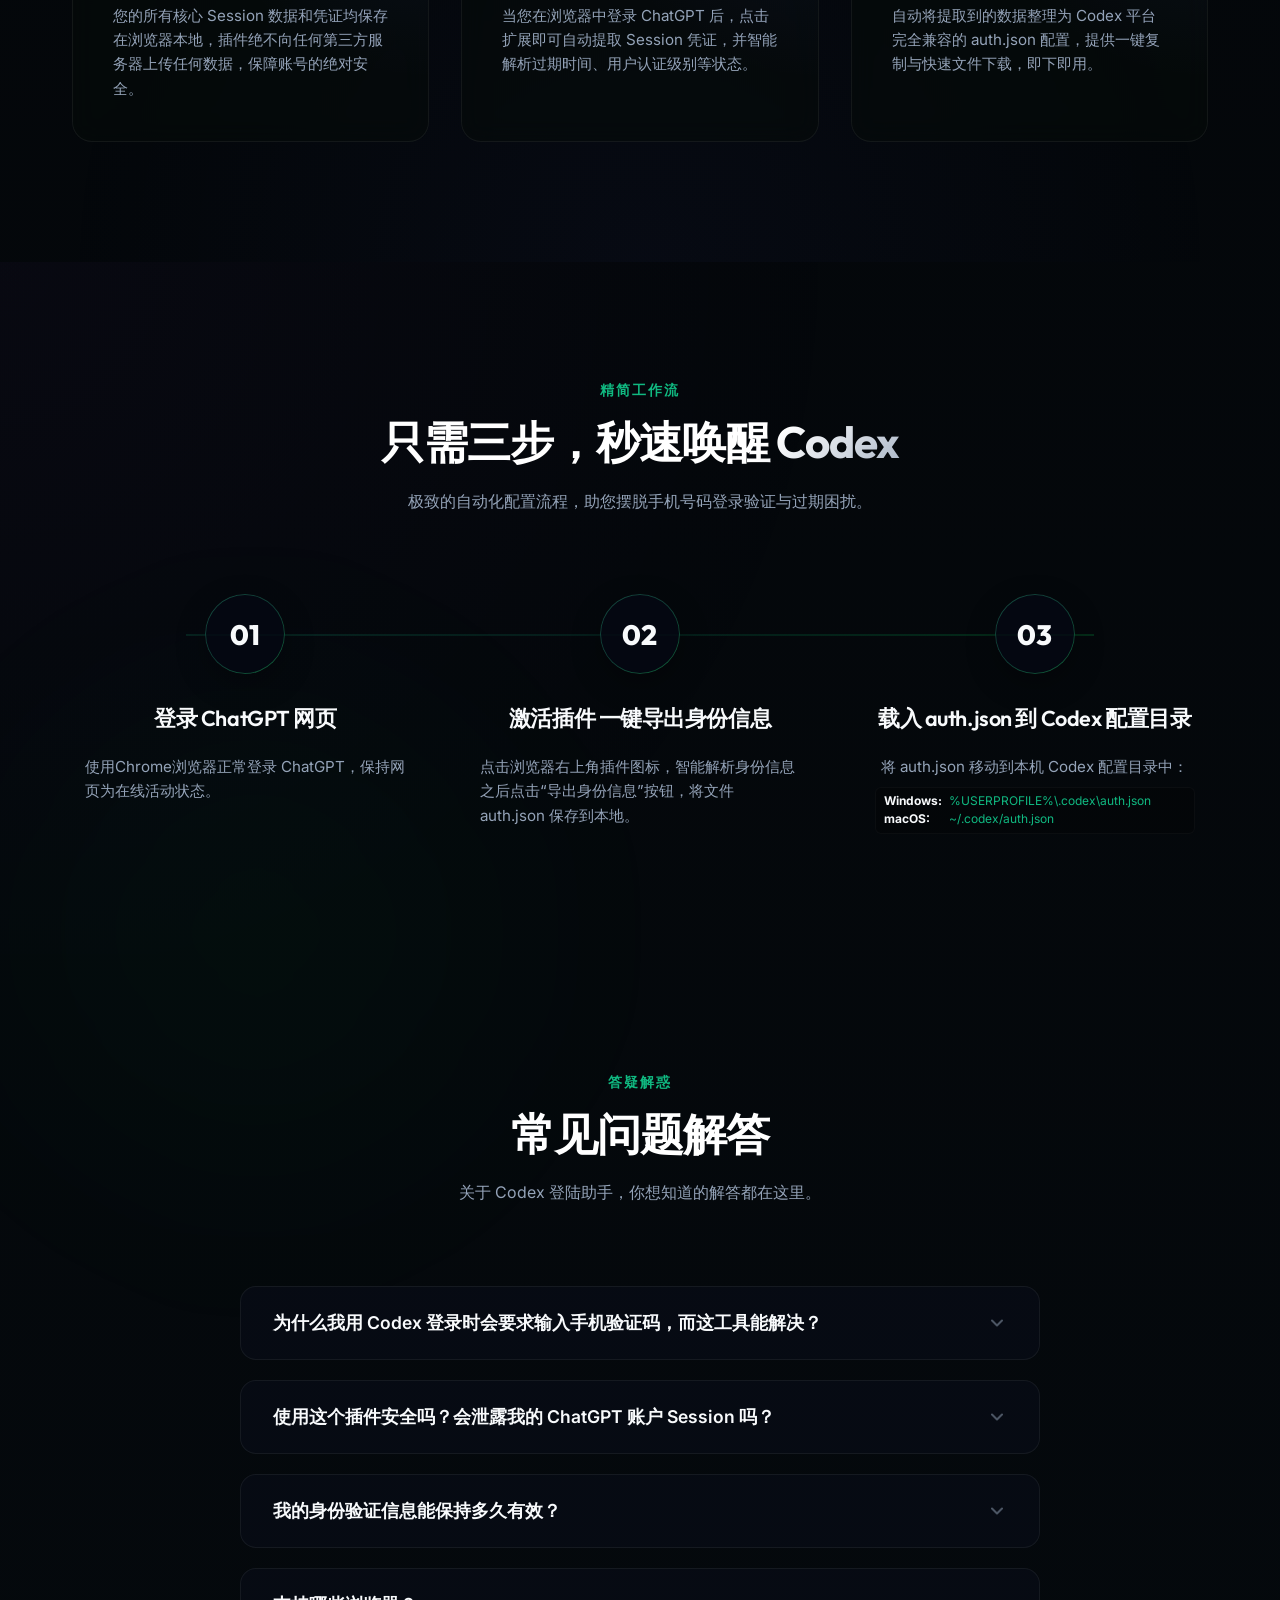
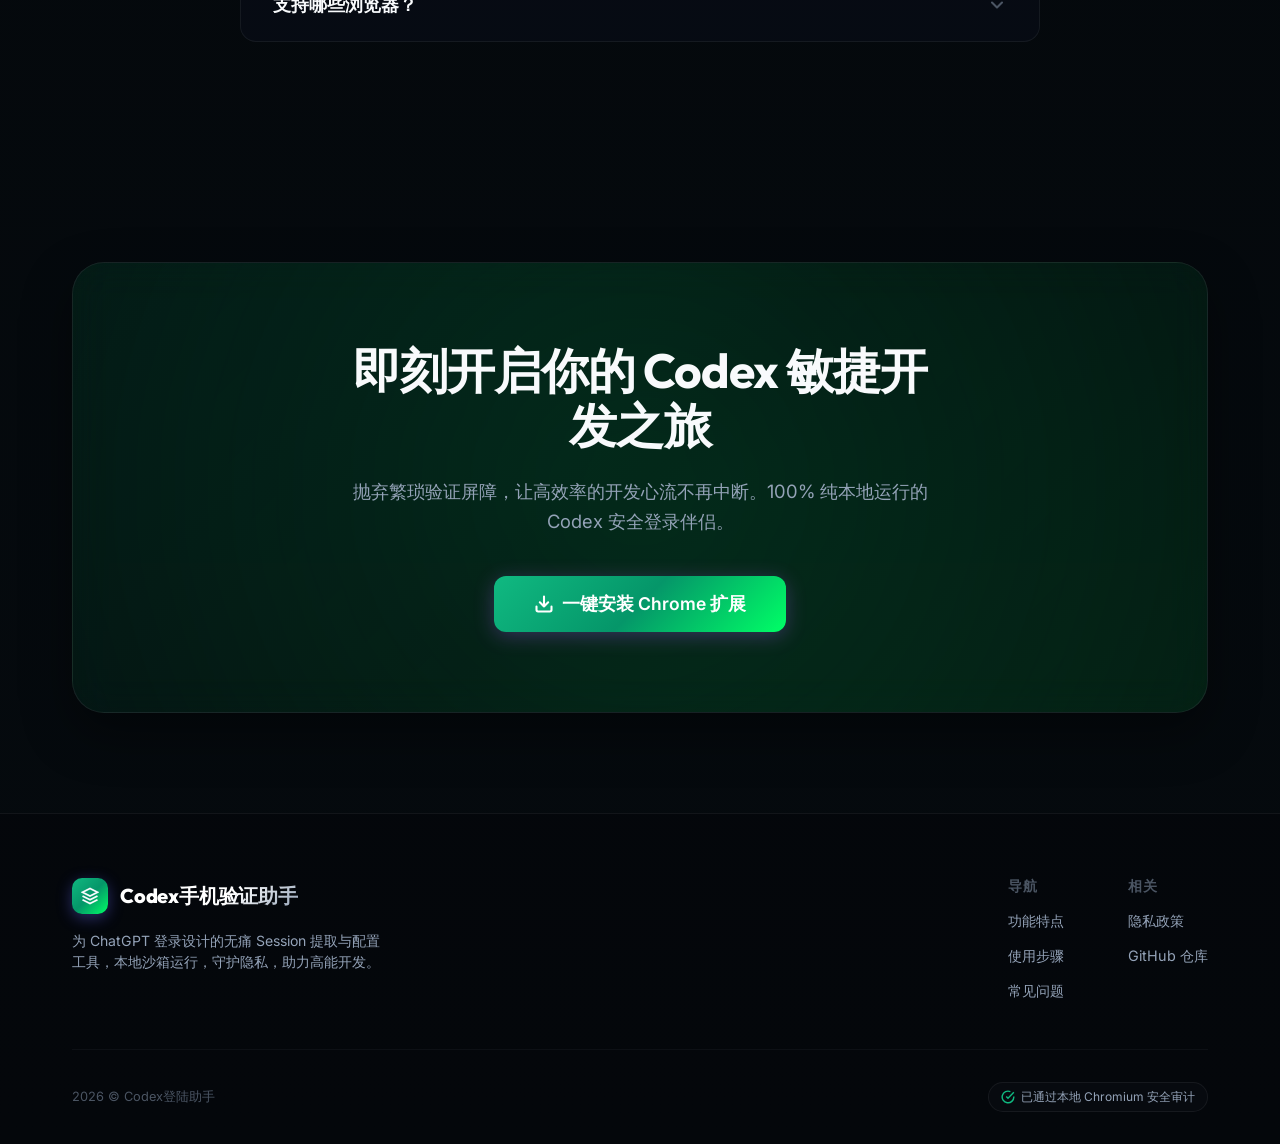
==== commit 4bbb297f: "chore: fix indentation in gitignore and update landing page and privacy documents" ====
--- a/landing-page/index.html
+++ b/landing-page/index.html
@@ -35,7 +35,12 @@
 
       <div class="nav-cta">
         <a href="privacy.html" class="btn btn-secondary" id="nav-btn-sec">隐私政策</a>
-        <a href="#cta" class="btn btn-primary" id="nav-btn-pri"><span>立即下载</span></a>
+        <a href="https://github.com/zhishile/codex-auth-helper" target="_blank" rel="noopener" class="btn btn-secondary" id="nav-btn-git">
+          <svg width="14" height="14" viewBox="0 0 24 24" fill="none" stroke="currentColor" stroke-width="2.5" stroke-linecap="round" stroke-linejoin="round" style="margin-right: 6px; vertical-align: middle;">
+            <path d="M9 19c-5 1.5-5-2.5-7-3m14 6v-3.87a3.37 3.37 0 0 0-.94-2.61c3.14-.35 6.44-1.54 6.44-7A5.44 5.44 0 0 0 20 4.77 5.07 5.07 0 0 0 19.91 1S18.73.65 16 2.48a13.38 13.38 0 0 0-7 0C6.27.65 5.09 1 5.09 1A5.07 5.07 0 0 0 5 4.77a5.44 5.44 0 0 0-1.5 3.78c0 5.42 3.3 6.61 6.44 7A3.37 3.37 0 0 0 9 18.13V22" />
+          </svg>
+          <span>GitHub 仓库</span>
+        </a>
       </div>
     </div>
   </header>
@@ -407,7 +412,7 @@
           <div class="link-group">
             <h5>相关</h5>
             <a href="privacy.html">隐私政策</a>
-            <a href="https://github.com" target="_blank" rel="noopener">GitHub 仓库</a>
+            <a href="https://github.com/zhishile/codex-auth-helper" target="_blank" rel="noopener">GitHub 仓库</a>
           </div>
         </div>
       </div>
